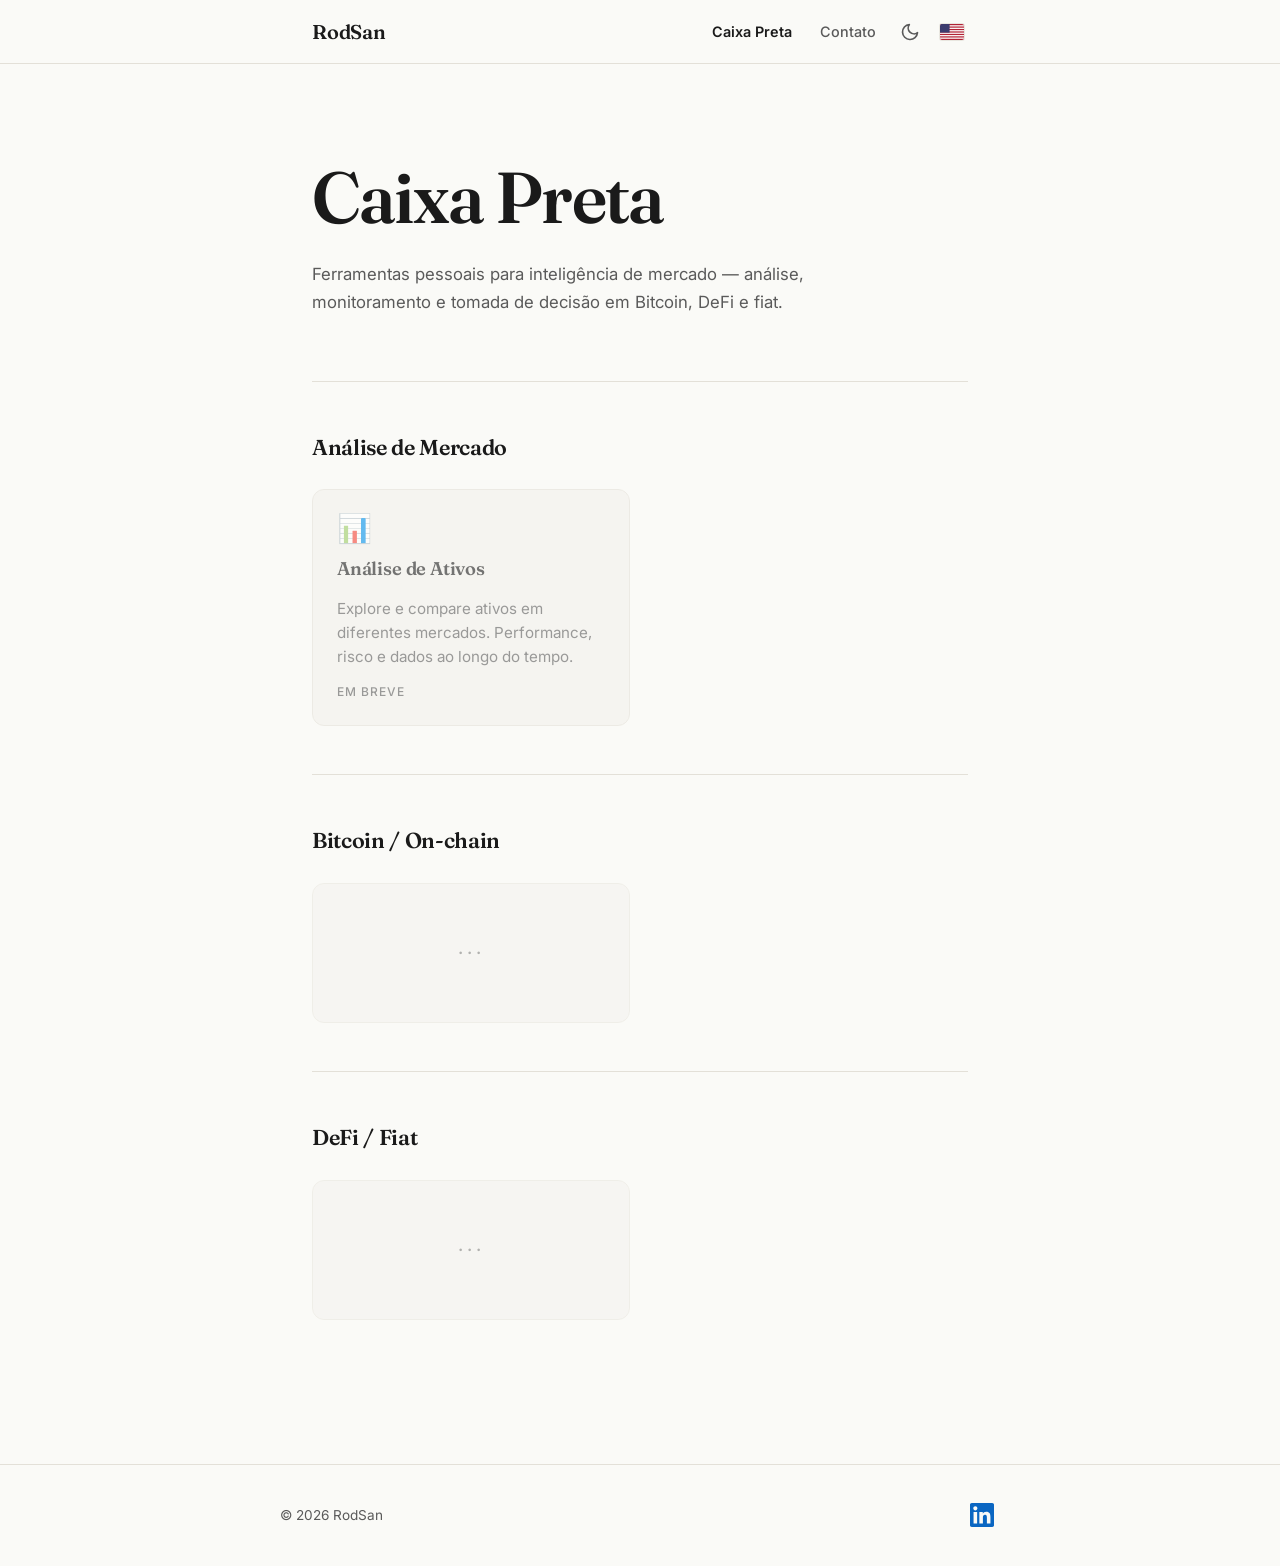
==== pt/index.html @ 77084f92 "Initial commit — Blackbox bilingual index Minimalist EN/PT-BR landing page for personal market intel" ====
<!DOCTYPE html>
<html lang="pt-BR">
<head>
    <meta charset="UTF-8">
    <meta name="viewport" content="width=device-width, initial-scale=1.0">
    <title>Caixa Preta — RodSan</title>
    <meta name="description" content="Ferramentas pessoais para inteligência de mercado — análise, monitoramento e tomada de decisão em Bitcoin, DeFi e fiat.">

    <link rel="alternate" hreflang="en" href="https://0xrodsan.github.io/blackbox/">
    <link rel="alternate" hreflang="pt-BR" href="https://0xrodsan.github.io/blackbox/pt/">
    <link rel="alternate" hreflang="x-default" href="https://0xrodsan.github.io/blackbox/">
    <link rel="canonical" href="https://0xrodsan.github.io/blackbox/pt/">

    <link rel="preconnect" href="https://fonts.googleapis.com">
    <link rel="preconnect" href="https://fonts.gstatic.com" crossorigin>
    <link href="https://fonts.googleapis.com/css2?family=Fraunces:ital,wght@0,400;0,600;0,700;1,400&family=Inter:wght@400;500;600&display=swap" rel="stylesheet">

    <link rel="stylesheet" href="/style.css">

    <script>
        (function() {
            var stored = localStorage.getItem('theme');
            var prefersDark = window.matchMedia('(prefers-color-scheme: dark)').matches;
            var theme = stored || (prefersDark ? 'dark' : 'light');
            document.documentElement.setAttribute('data-theme', theme);
        })();
    </script>
</head>
<body>
    <header class="site-header">
        <div class="header-inner">
            <a href="https://0xrodsan.github.io/pt/" class="site-logo">RodSan</a>

            <nav class="site-nav" aria-label="Navegação principal">
                <ul class="nav-list">
                    <li class="nav-item"><a class="nav-link is-active" aria-current="page">Caixa Preta</a></li>
                    <li class="nav-item"><a href="#" data-link="contact" class="nav-link">Contato</a></li>
                </ul>
            </nav>

            <div class="header-actions">
                <button type="button" class="theme-toggle" aria-label="Alternar tema claro/escuro" title="Alternar tema">
                    <svg class="icon-sun" xmlns="http://www.w3.org/2000/svg" width="20" height="20" viewBox="0 0 24 24" fill="none" stroke="currentColor" stroke-width="2" stroke-linecap="round" stroke-linejoin="round" aria-hidden="true">
                        <circle cx="12" cy="12" r="4"></circle>
                        <path d="M12 2v2M12 20v2M4.93 4.93l1.41 1.41M17.66 17.66l1.41 1.41M2 12h2M20 12h2M4.93 19.07l1.41-1.41M17.66 6.34l1.41-1.41"></path>
                    </svg>
                    <svg class="icon-moon" xmlns="http://www.w3.org/2000/svg" width="20" height="20" viewBox="0 0 24 24" fill="none" stroke="currentColor" stroke-width="2" stroke-linecap="round" stroke-linejoin="round" aria-hidden="true">
                        <path d="M21 12.79A9 9 0 1 1 11.21 3 7 7 0 0 0 21 12.79z"></path>
                    </svg>
                </button>

                <a href="/" class="lang-flag" aria-label="English" title="English">
                    <svg xmlns="http://www.w3.org/2000/svg" viewBox="0 0 30 20" width="24" height="16" aria-hidden="true">
                        <rect width="30" height="20" fill="#b22234"/>
                        <g fill="#fff">
                            <rect y="1.54" width="30" height="1.54"/>
                            <rect y="4.62" width="30" height="1.54"/>
                            <rect y="7.69" width="30" height="1.54"/>
                            <rect y="10.77" width="30" height="1.54"/>
                            <rect y="13.85" width="30" height="1.54"/>
                            <rect y="16.92" width="30" height="1.54"/>
                        </g>
                        <rect width="12" height="10.77" fill="#3c3b6e"/>
                    </svg>
                </a>

                <button type="button" class="menu-toggle" aria-label="Abrir menu" aria-expanded="false" aria-controls="mobile-nav">
                    <span></span>
                    <span></span>
                    <span></span>
                </button>
            </div>
        </div>

        <nav id="mobile-nav" class="mobile-nav" aria-label="Navegação móvel" hidden>
            <ul class="mobile-nav-list">
                <li class="mobile-nav-item"><a class="mobile-nav-link is-active" aria-current="page">Caixa Preta</a></li>
                <li class="mobile-nav-item"><a href="#" data-link="contact" class="mobile-nav-link">Contato</a></li>
            </ul>
        </nav>
    </header>

    <main class="main-content">
        <section class="hero reveal" aria-labelledby="hero-title">
            <h1 id="hero-title" class="hero-title">Caixa Preta</h1>
            <p class="hero-subtitle">
                Ferramentas pessoais para inteligência de mercado — análise, monitoramento e tomada de decisão em Bitcoin, DeFi e fiat.
            </p>
        </section>

        <section class="app-section reveal" aria-labelledby="section-market">
            <h3 id="section-market" class="app-section-title">Análise de Mercado</h3>
            <div class="app-grid">
                <article class="app-card is-disabled" aria-disabled="true">
                    <div class="app-card-emoji" aria-hidden="true">📊</div>
                    <h4 class="app-card-title">Análise de Ativos</h4>
                    <p class="app-card-text">Explore e compare ativos em diferentes mercados. Performance, risco e dados ao longo do tempo.</p>
                    <span class="app-card-cta">Em breve</span>
                </article>
            </div>
        </section>

        <section class="app-section reveal" aria-labelledby="section-btc">
            <h3 id="section-btc" class="app-section-title">Bitcoin / On-chain</h3>
            <div class="app-grid">
                <article class="app-card app-card--placeholder" aria-hidden="true">
                    <span class="app-card-placeholder-mark">···</span>
                </article>
            </div>
        </section>

        <section class="app-section reveal" aria-labelledby="section-defi">
            <h3 id="section-defi" class="app-section-title">DeFi / Fiat</h3>
            <div class="app-grid">
                <article class="app-card app-card--placeholder" aria-hidden="true">
                    <span class="app-card-placeholder-mark">···</span>
                </article>
            </div>
        </section>
    </main>

    <footer class="site-footer">
        <div class="footer-inner">
            <p class="footer-copy">© <span class="footer-year">2025</span> RodSan</p>
            <ul class="footer-social">
                <li>
                    <a href="https://www.linkedin.com/in/rodsan80/" class="footer-social-link" target="_blank" rel="noopener noreferrer" aria-label="LinkedIn">
                        <svg xmlns="http://www.w3.org/2000/svg" viewBox="0 0 24 24" aria-hidden="true">
                            <path fill="#0A66C2" d="M20.447 20.452h-3.554v-5.569c0-1.328-.027-3.037-1.852-3.037-1.853 0-2.136 1.445-2.136 2.939v5.667H9.351V9h3.414v1.561h.046c.477-.9 1.637-1.85 3.37-1.85 3.601 0 4.267 2.37 4.267 5.455v6.286zM5.337 7.433c-1.144 0-2.063-.926-2.063-2.065 0-1.138.92-2.063 2.063-2.063 1.14 0 2.064.925 2.064 2.063 0 1.139-.925 2.065-2.064 2.065zm1.782 13.019H3.555V9h3.564v11.452zM22.225 0H1.771C.792 0 0 .774 0 1.729v20.542C0 23.227.792 24 1.771 24h20.451C23.2 24 24 23.227 24 22.271V1.729C24 .774 23.2 0 22.222 0h.003z"/>
                        </svg>
                    </a>
                </li>
            </ul>
        </div>
    </footer>

    <script src="/config.js"></script>
    <script src="/script.js"></script>
</body>
</html>
---- style.css ----
/* ============================================================
   Theme tokens
   ============================================================ */
:root {
    --font-serif: "Fraunces", "Iowan Old Style", "Apple Garamond", Georgia, serif;
    --font-sans: "Inter", -apple-system, BlinkMacSystemFont, "Segoe UI", Roboto, sans-serif;

    --max-width: 720px;
    --header-height: 64px;

    --transition-fast: 180ms ease;
    --transition-medium: 320ms ease;

    --radius-sm: 6px;
    --radius-md: 12px;
    --radius-lg: 16px;
}

[data-theme="light"] {
    --color-bg: #fafaf7;
    --color-surface: #f3f1ec;
    --color-text: #1a1a1a;
    --color-text-muted: #5a5a5a;
    --color-border: #e3e0d8;
    --color-accent: #1a1a1a;
    --color-link: #1a1a1a;
    --color-link-hover: #5a5a5a;
}

[data-theme="dark"] {
    --color-bg: #131312;
    --color-surface: #1c1c1a;
    --color-text: #ececea;
    --color-text-muted: #9a9a96;
    --color-border: #2a2a27;
    --color-accent: #ececea;
    --color-link: #ececea;
    --color-link-hover: #b8b8b3;
}

/* ============================================================
   Reset & base
   ============================================================ */
*,
*::before,
*::after {
    box-sizing: border-box;
    margin: 0;
    padding: 0;
}

html {
    scroll-behavior: smooth;
    -webkit-text-size-adjust: 100%;
}

body {
    font-family: var(--font-sans);
    font-size: 16px;
    line-height: 1.65;
    color: var(--color-text);
    background-color: var(--color-bg);
    -webkit-font-smoothing: antialiased;
    -moz-osx-font-smoothing: grayscale;
    transition: background-color var(--transition-medium), color var(--transition-medium);
    min-height: 100vh;
    display: flex;
    flex-direction: column;
}

a {
    color: var(--color-link);
    text-decoration: none;
    transition: color var(--transition-fast);
}

a:hover {
    color: var(--color-link-hover);
}

button {
    font: inherit;
    color: inherit;
    background: none;
    border: none;
    cursor: pointer;
}

ul {
    list-style: none;
}

img,
svg {
    display: block;
    max-width: 100%;
}

/* ============================================================
   Header
   ============================================================ */
.site-header {
    position: fixed;
    top: 0;
    left: 0;
    right: 0;
    z-index: 100;
    height: var(--header-height);
    background-color: color-mix(in srgb, var(--color-bg) 88%, transparent);
    backdrop-filter: saturate(180%) blur(12px);
    -webkit-backdrop-filter: saturate(180%) blur(12px);
    border-bottom: 1px solid var(--color-border);
    transition: background-color var(--transition-medium), border-color var(--transition-medium);
}

.header-inner {
    height: 100%;
    max-width: var(--max-width);
    margin: 0 auto;
    padding: 0 1.25rem;
    display: flex;
    align-items: center;
    justify-content: space-between;
    gap: 1rem;
}

.site-logo {
    font-family: var(--font-serif);
    font-size: 1.25rem;
    font-weight: 600;
    letter-spacing: -0.01em;
    color: var(--color-text);
}

.site-logo:hover {
    color: var(--color-text-muted);
}

.site-nav {
    display: none;
    margin-left: auto;
}

.nav-list {
    display: flex;
    gap: 1.75rem;
}

.nav-link {
    font-size: 0.9rem;
    font-weight: 500;
    color: var(--color-text-muted);
    position: relative;
}

.nav-link::after {
    content: "";
    position: absolute;
    left: 0;
    right: 0;
    bottom: -4px;
    height: 1px;
    background-color: currentColor;
    transform: scaleX(0);
    transform-origin: left;
    transition: transform var(--transition-fast);
}

.nav-link:hover {
    color: var(--color-text);
}

.nav-link:hover::after {
    transform: scaleX(1);
}

/* Active nav state — no href, distinct color/weight, no underline animation */
.nav-link.is-active,
.mobile-nav-link.is-active {
    color: var(--color-text);
    font-weight: 600;
    cursor: default;
}

.nav-link.is-active::after {
    display: none;
}

.nav-link.is-active:hover {
    color: var(--color-text);
}

.header-actions {
    display: flex;
    align-items: center;
    gap: 0.5rem;
}

.lang-flag {
    display: inline-flex;
    align-items: center;
    justify-content: center;
    padding: 0.25rem;
    border-radius: var(--radius-sm);
    transition: background-color var(--transition-fast);
}

.lang-flag:hover {
    background-color: var(--color-surface);
}

.lang-flag svg {
    display: block;
    width: 24px;
    height: 16px;
    border-radius: 2px;
    box-shadow: 0 0 0 1px color-mix(in srgb, var(--color-border) 70%, transparent);
}

.theme-toggle {
    display: flex;
    align-items: center;
    justify-content: center;
    width: 36px;
    height: 36px;
    border-radius: var(--radius-sm);
    color: var(--color-text-muted);
    transition: color var(--transition-fast), background-color var(--transition-fast);
}

.theme-toggle:hover {
    color: var(--color-text);
    background-color: var(--color-surface);
}

.icon-sun,
.icon-moon {
    display: none;
}

[data-theme="light"] .icon-moon {
    display: block;
}

[data-theme="dark"] .icon-sun {
    display: block;
}

.menu-toggle {
    display: flex;
    flex-direction: column;
    justify-content: center;
    gap: 4px;
    width: 36px;
    height: 36px;
    padding: 8px;
    border-radius: var(--radius-sm);
    transition: background-color var(--transition-fast);
}

.menu-toggle:hover {
    background-color: var(--color-surface);
}

.menu-toggle span {
    display: block;
    height: 1.5px;
    width: 100%;
    background-color: var(--color-text);
    border-radius: 1px;
    transition: transform var(--transition-fast), opacity var(--transition-fast);
}

.menu-toggle[aria-expanded="true"] span:nth-child(1) {
    transform: translateY(5.5px) rotate(45deg);
}

.menu-toggle[aria-expanded="true"] span:nth-child(2) {
    opacity: 0;
}

.menu-toggle[aria-expanded="true"] span:nth-child(3) {
    transform: translateY(-5.5px) rotate(-45deg);
}

/* Mobile nav */
.mobile-nav {
    border-top: 1px solid var(--color-border);
    background-color: var(--color-bg);
    padding: 1rem 1.25rem 1.5rem;
}

.mobile-nav[hidden] {
    display: none;
}

.mobile-nav-list {
    display: flex;
    flex-direction: column;
    gap: 0.75rem;
}

.mobile-nav-link {
    display: block;
    padding: 0.5rem 0;
    font-size: 1rem;
    color: var(--color-text);
    border-bottom: 1px solid var(--color-border);
}

/* ============================================================
   Main content
   ============================================================ */
.main-content {
    flex: 1;
    max-width: var(--max-width);
    width: 100%;
    margin: 0 auto;
    padding: calc(var(--header-height) + 3rem) 1.25rem 4rem;
}

/* Section reveal animation */
.reveal {
    opacity: 0;
    transform: translateY(24px);
    transition: opacity 700ms ease, transform 700ms ease;
}

.reveal.is-visible {
    opacity: 1;
    transform: translateY(0);
}

@media (prefers-reduced-motion: reduce) {
    .reveal {
        opacity: 1;
        transform: none;
        transition: none;
    }
}

/* ============================================================
   Hero
   ============================================================ */
.hero {
    padding: 3rem 0 4rem;
    border-bottom: 1px solid var(--color-border);
}

.hero-title {
    font-family: var(--font-serif);
    font-size: clamp(2.75rem, 8vw, 4.5rem);
    font-weight: 600;
    letter-spacing: -0.025em;
    line-height: 1.05;
    margin-bottom: 1.5rem;
}

.hero-subtitle {
    font-size: 1.05rem;
    line-height: 1.7;
    color: var(--color-text-muted);
    max-width: 36rem;
}

:lang(en) .hero-subtitle {
    max-width: 42rem;
}

/* ============================================================
   App sections (category + card grid) — reusable template
   ============================================================ */
.app-section {
    padding: 3rem 0;
    border-bottom: 1px solid var(--color-border);
}

.app-section:last-of-type {
    border-bottom: none;
}

.app-section-title {
    font-family: var(--font-serif);
    font-size: 1.35rem;
    font-weight: 600;
    letter-spacing: -0.015em;
    color: var(--color-text);
    margin-bottom: 1.5rem;
}

.app-grid {
    display: grid;
    grid-template-columns: 1fr;
    gap: 1.25rem;
}

.app-card {
    background-color: var(--color-surface);
    border: 1px solid var(--color-border);
    border-radius: var(--radius-md);
    padding: 1.5rem;
    display: flex;
    flex-direction: column;
    gap: 0.75rem;
    min-height: 180px;
    transition: background-color var(--transition-medium), border-color var(--transition-medium), opacity var(--transition-medium);
}

.app-card.is-disabled {
    opacity: 0.6;
    cursor: not-allowed;
}

.app-card-emoji {
    font-size: 1.75rem;
    line-height: 1;
}

.app-card-title {
    font-family: var(--font-serif);
    font-size: 1.15rem;
    font-weight: 600;
    letter-spacing: -0.01em;
    color: var(--color-text);
}

.app-card-text {
    font-size: 0.95rem;
    color: var(--color-text-muted);
    line-height: 1.6;
    flex: 1;
}

.app-card-cta {
    font-size: 0.75rem;
    color: var(--color-text-muted);
    font-weight: 500;
    letter-spacing: 0.08em;
    text-transform: uppercase;
    margin-top: auto;
}

/* Empty placeholder card — disabled shell, no content */
.app-card--placeholder {
    opacity: 0.45;
    align-items: center;
    justify-content: center;
    min-height: 140px;
}

.app-card-placeholder-mark {
    color: var(--color-text-muted);
    font-size: 1.25rem;
    letter-spacing: 0.2em;
    line-height: 1;
}

/* ============================================================
   Footer
   ============================================================ */
.site-footer {
    border-top: 1px solid var(--color-border);
    padding: 2rem 1.25rem;
    margin-top: 2rem;
    transition: border-color var(--transition-medium);
}

.footer-inner {
    max-width: var(--max-width);
    margin: 0 auto;
    display: flex;
    align-items: center;
    justify-content: space-between;
    gap: 1rem;
}

.footer-copy {
    font-size: 0.85rem;
    color: var(--color-text-muted);
}

.footer-social {
    display: flex;
    gap: 1rem;
}

.footer-social-link {
    display: inline-flex;
    align-items: center;
    justify-content: center;
    color: var(--color-text-muted);
    padding: 0.4rem;
    transition: color var(--transition-fast), opacity var(--transition-fast), transform var(--transition-fast);
}

.footer-social-link:hover {
    color: var(--color-text);
    opacity: 0.75;
    transform: translateY(-2px);
}

.footer-social-link svg {
    width: 24px;
    height: 24px;
    flex-shrink: 0;
    pointer-events: none;
}

/* ============================================================
   Responsive: tablet & up
   ============================================================ */
@media (min-width: 720px) {
    .header-inner {
        padding: 0 2rem;
    }

    .site-nav {
        display: block;
    }

    .menu-toggle {
        display: none;
    }

    .mobile-nav {
        display: none !important;
    }

    .main-content {
        padding-left: 2rem;
        padding-right: 2rem;
    }

    .site-footer {
        padding-left: 2rem;
        padding-right: 2rem;
    }

    .app-grid {
        grid-template-columns: repeat(auto-fill, minmax(260px, 1fr));
    }
}
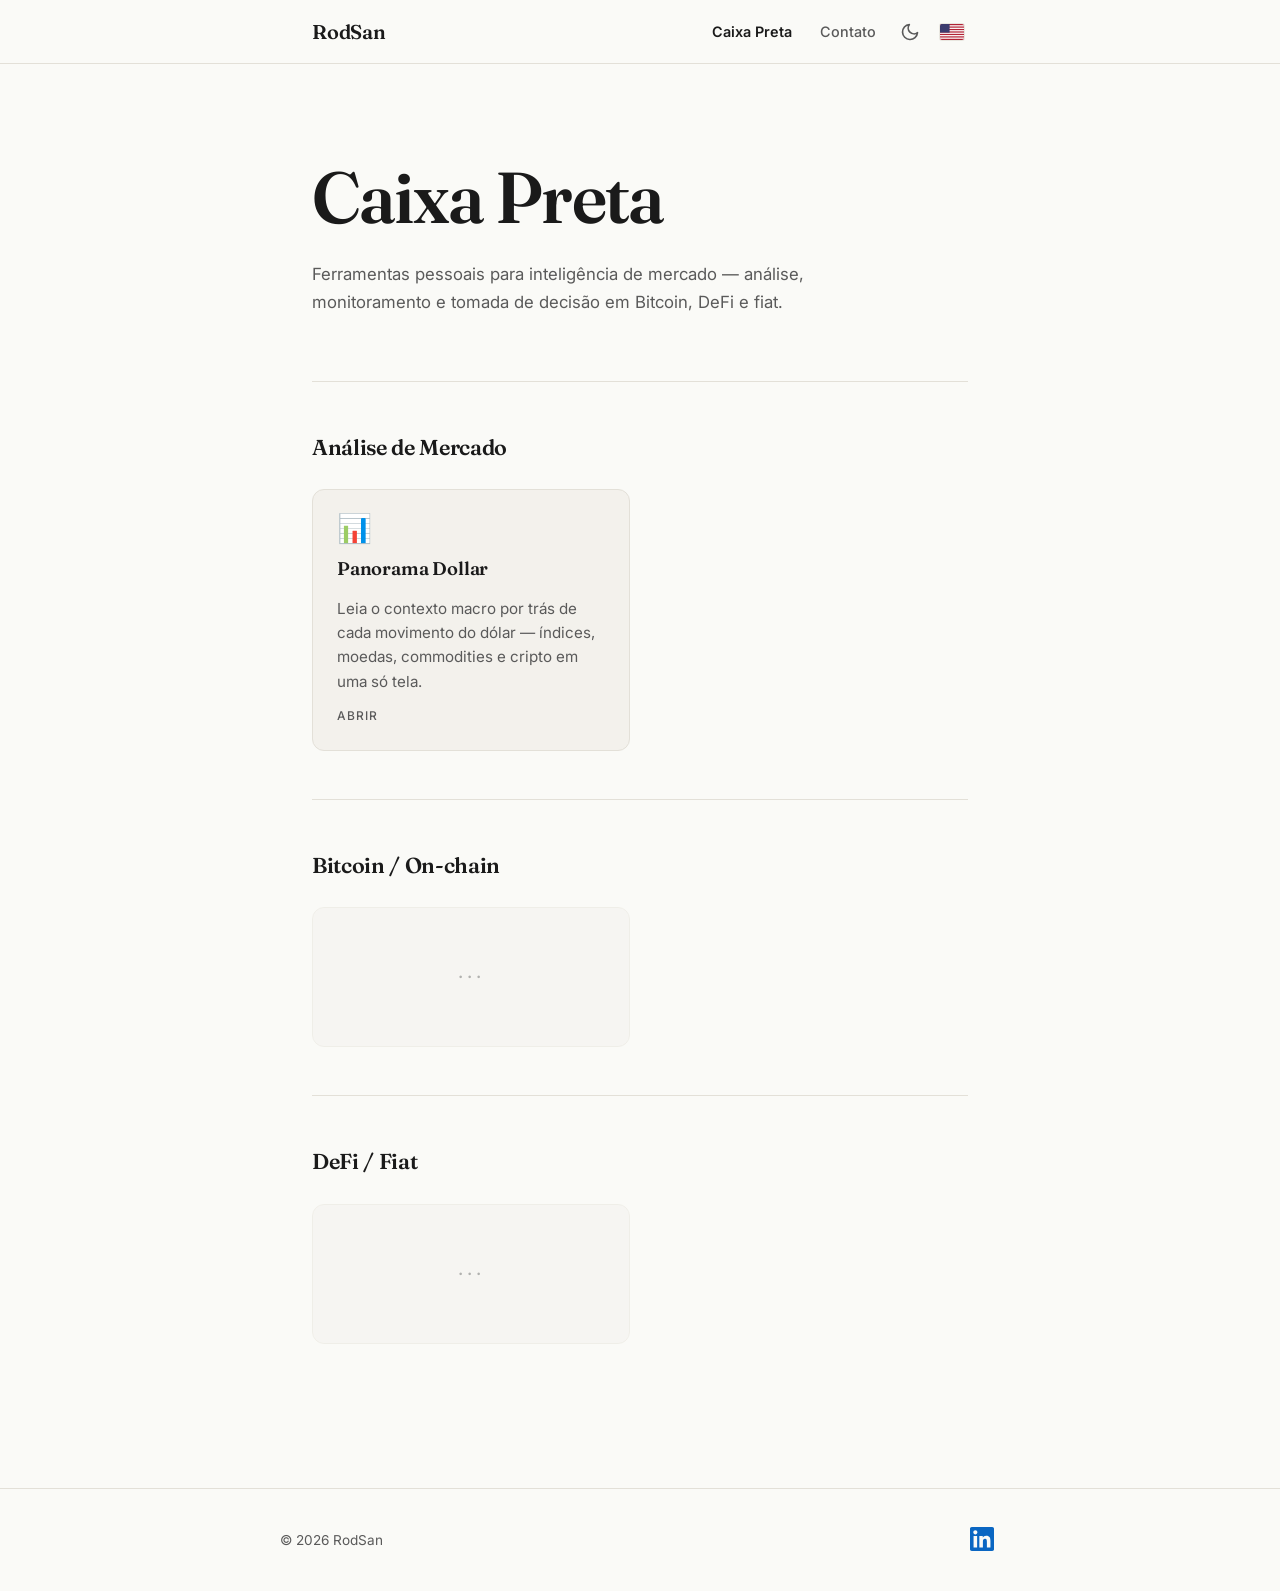
==== commit ab66f6fa: "Update Panorama Dollar card text and activate PT-BR link" ====
--- a/pt/index.html
+++ b/pt/index.html
@@ -15,7 +15,7 @@
     <link rel="preconnect" href="https://fonts.gstatic.com" crossorigin>
     <link href="https://fonts.googleapis.com/css2?family=Fraunces:ital,wght@0,400;0,600;0,700;1,400&family=Inter:wght@400;500;600&display=swap" rel="stylesheet">
 
-    <link rel="stylesheet" href="/style.css">
+    <link rel="stylesheet" href="../style.css">
 
     <script>
         (function() {
@@ -34,7 +34,7 @@
             <nav class="site-nav" aria-label="Navegação principal">
                 <ul class="nav-list">
                     <li class="nav-item"><a class="nav-link is-active" aria-current="page">Caixa Preta</a></li>
-                    <li class="nav-item"><a href="#" data-link="contact" class="nav-link">Contato</a></li>
+                    <li class="nav-item"><a href="https://0xrodsan.github.io/contato.html" class="nav-link">Contato</a></li>
                 </ul>
             </nav>
 
@@ -49,7 +49,7 @@
                     </svg>
                 </button>
 
-                <a href="/" class="lang-flag" aria-label="English" title="English">
+                <a href="../" class="lang-flag" aria-label="English" title="English">
                     <svg xmlns="http://www.w3.org/2000/svg" viewBox="0 0 30 20" width="24" height="16" aria-hidden="true">
                         <rect width="30" height="20" fill="#b22234"/>
                         <g fill="#fff">
@@ -75,7 +75,7 @@
         <nav id="mobile-nav" class="mobile-nav" aria-label="Navegação móvel" hidden>
             <ul class="mobile-nav-list">
                 <li class="mobile-nav-item"><a class="mobile-nav-link is-active" aria-current="page">Caixa Preta</a></li>
-                <li class="mobile-nav-item"><a href="#" data-link="contact" class="mobile-nav-link">Contato</a></li>
+                <li class="mobile-nav-item"><a href="https://0xrodsan.github.io/contato.html" class="mobile-nav-link">Contato</a></li>
             </ul>
         </nav>
     </header>
@@ -91,11 +91,11 @@
         <section class="app-section reveal" aria-labelledby="section-market">
             <h3 id="section-market" class="app-section-title">Análise de Mercado</h3>
             <div class="app-grid">
-                <article class="app-card is-disabled" aria-disabled="true">
+                <article class="app-card">
                     <div class="app-card-emoji" aria-hidden="true">📊</div>
-                    <h4 class="app-card-title">Análise de Ativos</h4>
-                    <p class="app-card-text">Explore e compare ativos em diferentes mercados. Performance, risco e dados ao longo do tempo.</p>
-                    <span class="app-card-cta">Em breve</span>
+                    <h4 class="app-card-title">Panorama Dollar</h4>
+                    <p class="app-card-text">Leia o contexto macro por trás de cada movimento do dólar — índices, moedas, commodities e cripto em uma só tela.</p>
+                    <a class="app-card-cta" href="https://0xrodsan.github.io/panorama-dollar/">Abrir</a>
                 </article>
             </div>
         </section>
@@ -134,7 +134,7 @@
         </div>
     </footer>
 
-    <script src="/config.js"></script>
-    <script src="/script.js"></script>
+    <script src="../config.js"></script>
+    <script src="../script.js"></script>
 </body>
 </html>
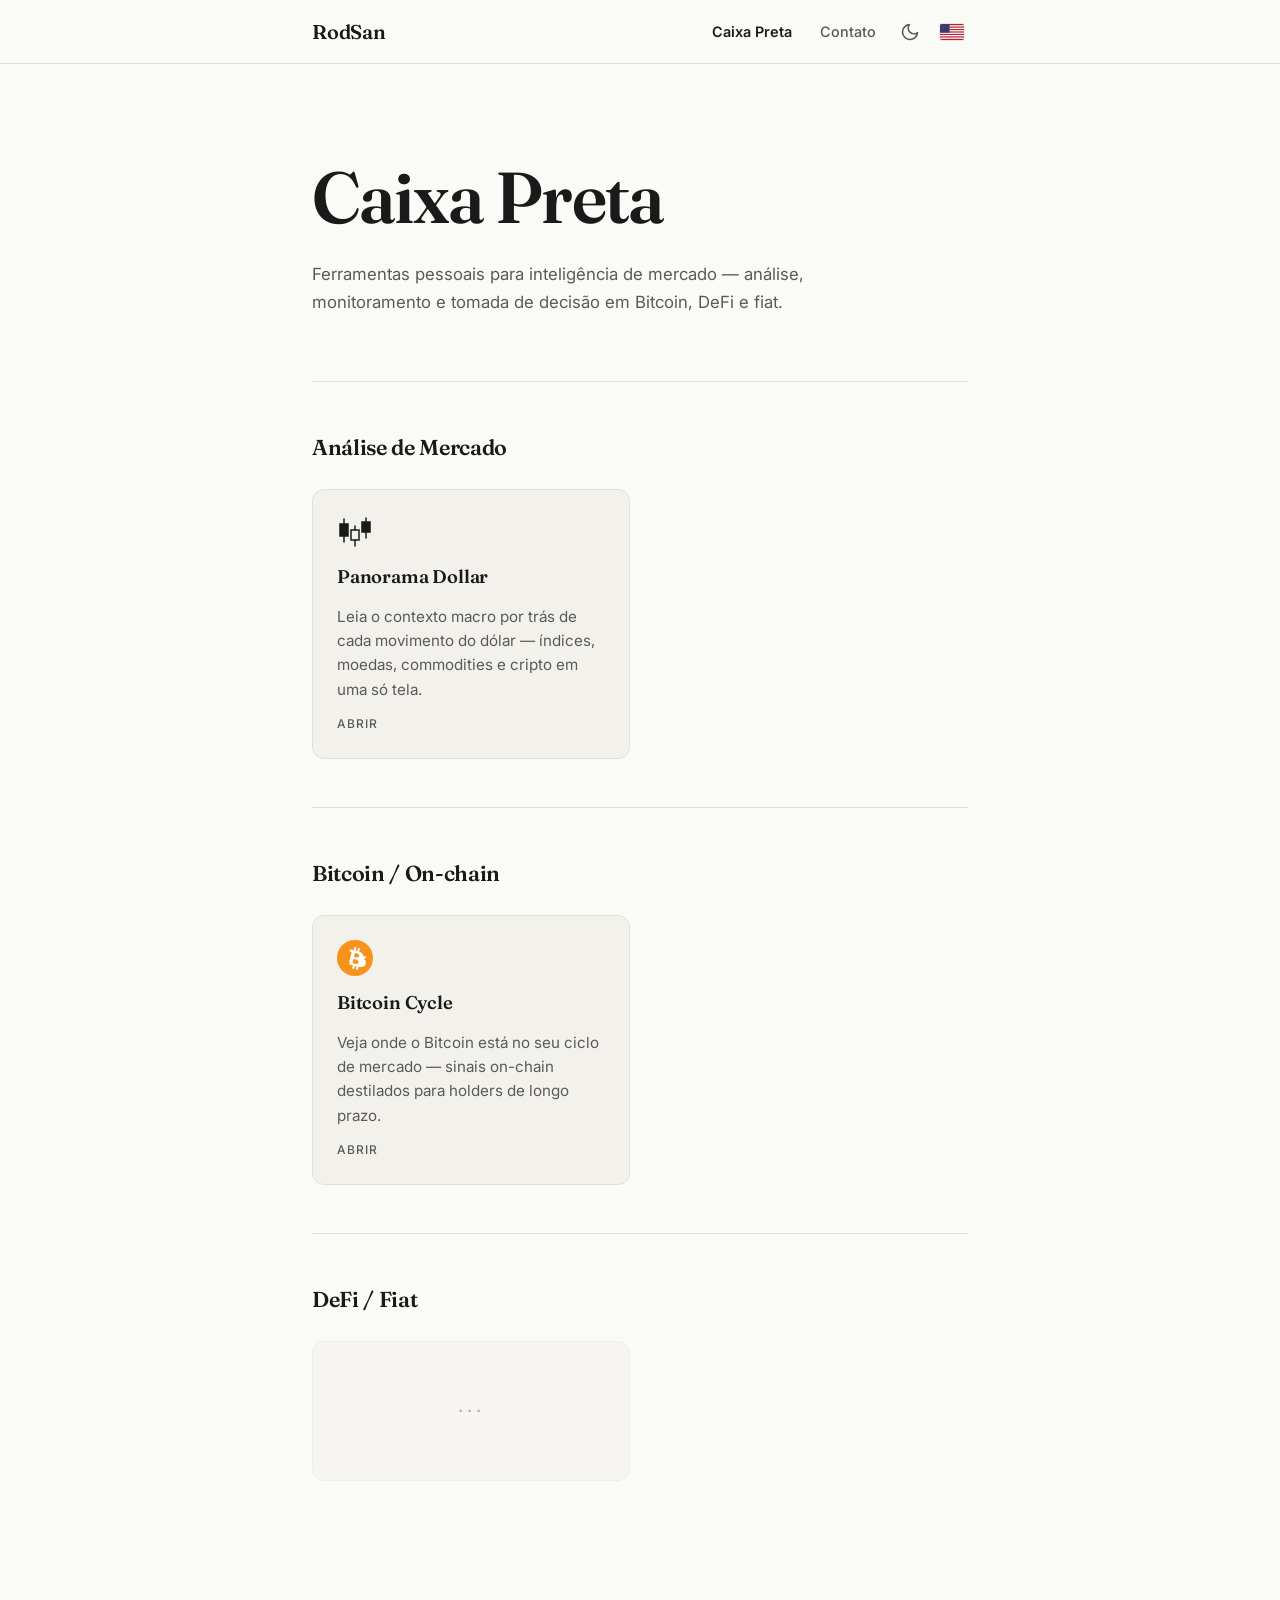
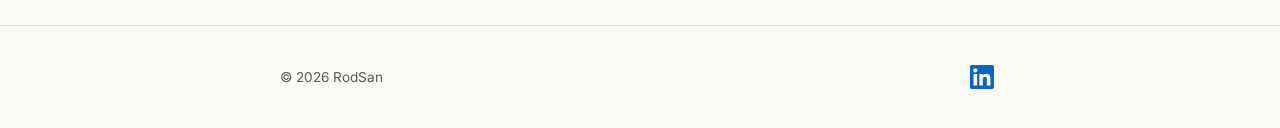
==== commit 607532bd: "feat: sync SVG icons to PT-BR version of BlackBox" ====
--- a/pt/index.html
+++ b/pt/index.html
@@ -92,7 +92,17 @@
             <h3 id="section-market" class="app-section-title">Análise de Mercado</h3>
             <div class="app-grid">
                 <article class="app-card">
-                    <div class="app-card-emoji" aria-hidden="true">📊</div>
+                    <svg class="app-card-emoji" aria-hidden="true" xmlns="http://www.w3.org/2000/svg" width="36" height="36" viewBox="0 0 36 36" fill="none" stroke="currentColor" stroke-width="1.5" stroke-linecap="round">
+                        <line x1="7" y1="5" x2="7" y2="10"/>
+                        <rect x="3" y="10" width="8" height="12" fill="currentColor"/>
+                        <line x1="7" y1="22" x2="7" y2="28"/>
+                        <line x1="18" y1="12" x2="18" y2="16"/>
+                        <rect x="14" y="16" width="8" height="10"/>
+                        <line x1="18" y1="26" x2="18" y2="32"/>
+                        <line x1="29" y1="4" x2="29" y2="8"/>
+                        <rect x="25" y="8" width="8" height="10" fill="currentColor"/>
+                        <line x1="29" y1="18" x2="29" y2="24"/>
+                    </svg>
                     <h4 class="app-card-title">Panorama Dollar</h4>
                     <p class="app-card-text">Leia o contexto macro por trás de cada movimento do dólar — índices, moedas, commodities e cripto em uma só tela.</p>
                     <a class="app-card-cta" href="https://0xrodsan.github.io/panorama-dollar/">Abrir</a>
@@ -103,8 +113,14 @@
         <section class="app-section reveal" aria-labelledby="section-btc">
             <h3 id="section-btc" class="app-section-title">Bitcoin / On-chain</h3>
             <div class="app-grid">
-                <article class="app-card app-card--placeholder" aria-hidden="true">
-                    <span class="app-card-placeholder-mark">···</span>
+                <article class="app-card">
+                    <svg class="app-card-emoji" aria-hidden="true" xmlns="http://www.w3.org/2000/svg" width="36" height="36" viewBox="0 0 64 64">
+                        <circle cx="32" cy="32" r="32" fill="#F7931A"/>
+                        <path fill="#fff" d="M46.5,28.7c0.6,-4.2,-2.6,-6.5,-7,-8l1.4,-5.7-3.5,-0.9-1.4,5.5c-0.9,-0.2,-1.9,-0.5,-2.8,-0.7l1.4,-5.6-3.5,-0.9-1.4,5.7c-0.8,-0.2,-1.5,-0.3,-2.2,-0.5l0,0-4.8,-1.2-0.9,3.7c0,0,2.6,0.6,2.5,0.6c1.4,0.4,1.7,1.3,1.6,2l-1.6,6.4c0.1,0,0.2,0.1,0.4,0.1c-0.1,0,-0.3,-0.1,-0.4,-0.1l-2.2,8.8c-0.2,0.4,-0.6,1,-1.5,0.8c0,0.1,2.5,0.6,2.5,0.6l-1.7,4,4.5,1.1c0.8,0.2,1.7,0.4,2.5,0.6l-1.5,5.8,3.5,0.9,1.4,-5.7c1,0.3,1.9,0.5,2.9,0.7l-1.4,5.7,3.5,0.9,1.5,-5.8c6.1,1.1,10.7,0.7,12.6,-4.8c1.6,-4.4,-0.1,-6.9,-3.3,-8.6c2.3,-0.5,4.1,-2,4.5,-5.1zm-8.1,11.4c-1.1,4.4,-8.6,2,-11,1.4l2,-7.8c2.4,0.6,10.1,1.8,9,6.4zm1.1,-11.5c-1,4,-7.3,2,-9.3,1.5l1.8,-7.1c2,0.5,8.4,1.4,7.5,5.6z"/>
+                    </svg>
+                    <h4 class="app-card-title">Bitcoin Cycle</h4>
+                    <p class="app-card-text">Veja onde o Bitcoin está no seu ciclo de mercado — sinais on-chain destilados para holders de longo prazo.</p>
+                    <a class="app-card-cta" href="https://0xrodsan.github.io/btc-cycle/">Abrir</a>
                 </article>
             </div>
         </section>
